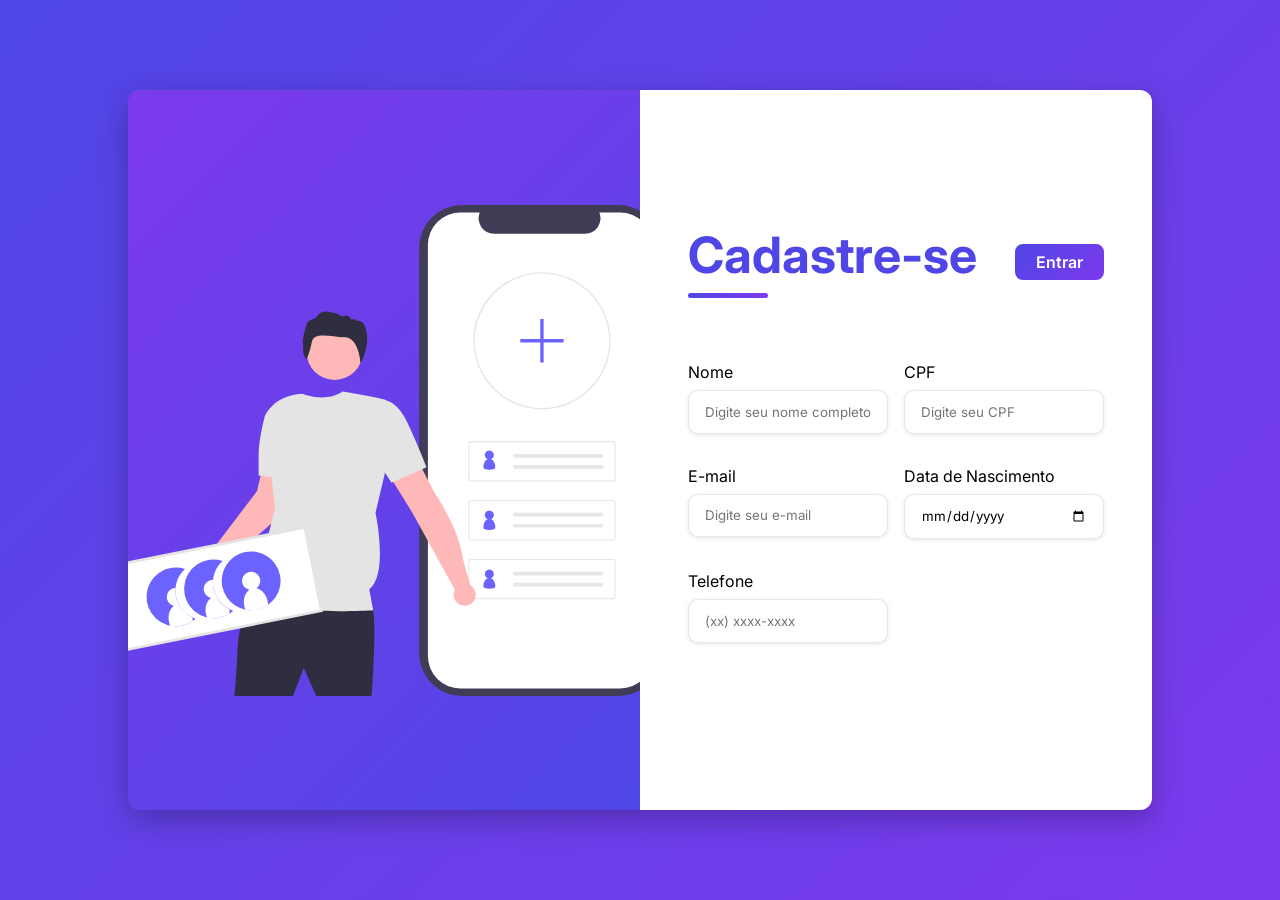
==== WebApplication/FrontEnd/src/pages/DataBasic/index.html @ 97d8e643 "mudando todas cores e arrumando o botão" ====
<!DOCTYPE html>
<html lang="pt-br">

<head>
    <meta charset="UTF-8">
    <meta name="viewport" content="width=device-width, initial-scale=1.0">
    <title>DataBasic</title>

    <link rel="stylesheet" href="assets/style.css">
</head>

<body>

    <div class="container">

        <div class="form-image">
            <img src="assets/img/log.svg" alt="logo">
        </div>

   
        <div class="form">

            <form action="#" method="post">

            
                <div class="form-header">

                    <div class="title">
                        <h1>Cadastre-se</h1>
                    </div>

                    <div class="login-button">
                        <button type="button">Entrar</button>
                    </div>

                </div>

                <div class="input-group">

                    <div class="input-box">
                        <label for="name">Nome</label>
                        <input 
                            id="name"
                            name="name"
                            type="text"
                            placeholder="Digite seu nome completo"
                            required
                        >
                    </div>

                    <div class="input-box">
                        <label for="cpf">CPF</label>
                        <input 
                            id="cpf"
                            name="cpf"
                            type="text"
                            placeholder="Digite seu CPF"
                            required
                        >
                    </div>

                    <div class="input-box">
                        <label for="email">E-mail</label>
                        <input 
                            id="email"
                            name="email"
                            type="email"
                            placeholder="Digite seu e-mail"
                            required
                        >
                    </div>

                    <div class="input-box">
                        <label for="dateOfBirth">Data de Nascimento</label>
                        <input 
                            id="dateOfBirth"
                            name="dateOfBirth"
                            type="date"
                            required
                        >
                    </div>

                    <div class="input-box">
                        <label for="phone">Telefone</label>
                        <input 
                            id="phone"
                            name="phone"
                            type="tel"
                            placeholder="(xx) xxxx-xxxx"
                            required
                        >
                    </div>

                </div>

            </form>

        </div>

    </div>

</body>

</html>
---- WebApplication/FrontEnd/src/pages/DataBasic/assets/style.css ----
@import url('https://fonts.googleapis.com/css2?family=Inter:ital,opsz,wght@0,14..32,100..900;1,14..32,100..900&display=swap');

* {
    padding: 0;
    margin: 0;
    box-sizing: border-box;
    font-family: 'Inter', sans-serif;
}

body {
    width: 100%;
    height: 100vh;
    display: flex;
    justify-content: center;
    align-items: center;
    background: linear-gradient(135deg, #4f46e5, #7c3aed);
}


.container {
    width: 80%;
    height: 80vh;
    display: flex;
    box-shadow: 0 10px 30px rgba(0, 0, 0, .25);
    border-radius: 12px;
    overflow: hidden;
}


.form-image {
    width: 50%;
    display: flex;
    justify-content: center;
    align-items: center;
    background: linear-gradient(135deg, #7c3aed, #4f46e5);
    padding: 1rem;
}

.form-image img {
    width: 35rem;
}


.form {
    width: 800px;
    display: flex;
    justify-content: center;
    align-items: center;
    flex-direction: column;
    background-color: #fff;
    padding: 3rem;
}


.form-header {
    width: 100%;
    margin-bottom: 3rem;
    display: flex;
    justify-content: space-between;
    align-items: center;
    position: relative;
}

.form-header h1 {
    color: #4f46e5;
    font-size: 50px ;
}

.form-header h1::after {
    content: "";
    display: block;
    width: 5rem;
    height: 0.3rem;
    background: linear-gradient(90deg, #4f46e5, #7c3aed);
    margin-top: 0.5rem;
    border-radius: 10px;
}


.login-button {

    display: flex;
    justify-content: flex-end;
}

.login-button button {
    font-size: 1rem;
    font-weight: 600;
    color: #ffffff;

    border: none;
    background: linear-gradient(135deg, #4f46e5, #7c3aed);
    padding: 0.5rem 1.3rem;
    border-radius: 8px;
    cursor: pointer;
    transition: 0.3s;
}

.login-button button:hover {
    transform: scale(1.05);
}

.login-button button a {
    text-decoration: none;
    font-weight: 500;
    color: #fff;
}

.input-group {
    width: 100%;
    display: flex;
    flex-wrap: wrap;
    justify-content: space-between;
    padding: 1rem 0;
    gap: 1rem;
}

.input-box {
    width: 48%;
    display: flex;
    flex-direction: column;
    margin-bottom: 1rem;
}

.input-box input {
    margin-top: 0.5rem;
    padding: 0.8rem 1rem;
    border: 1px solid #e5e7eb;
    border-radius: 10px;
    box-shadow: 0 1px 4px rgba(0, 0, 0, 0.1);
    transition: 0.2s;
}

.input-box input:hover {
    background-color: #f3f4f6;
}

.input-box input:focus {
    outline: 2px solid #7c3aed;
    border-color: transparent;
}
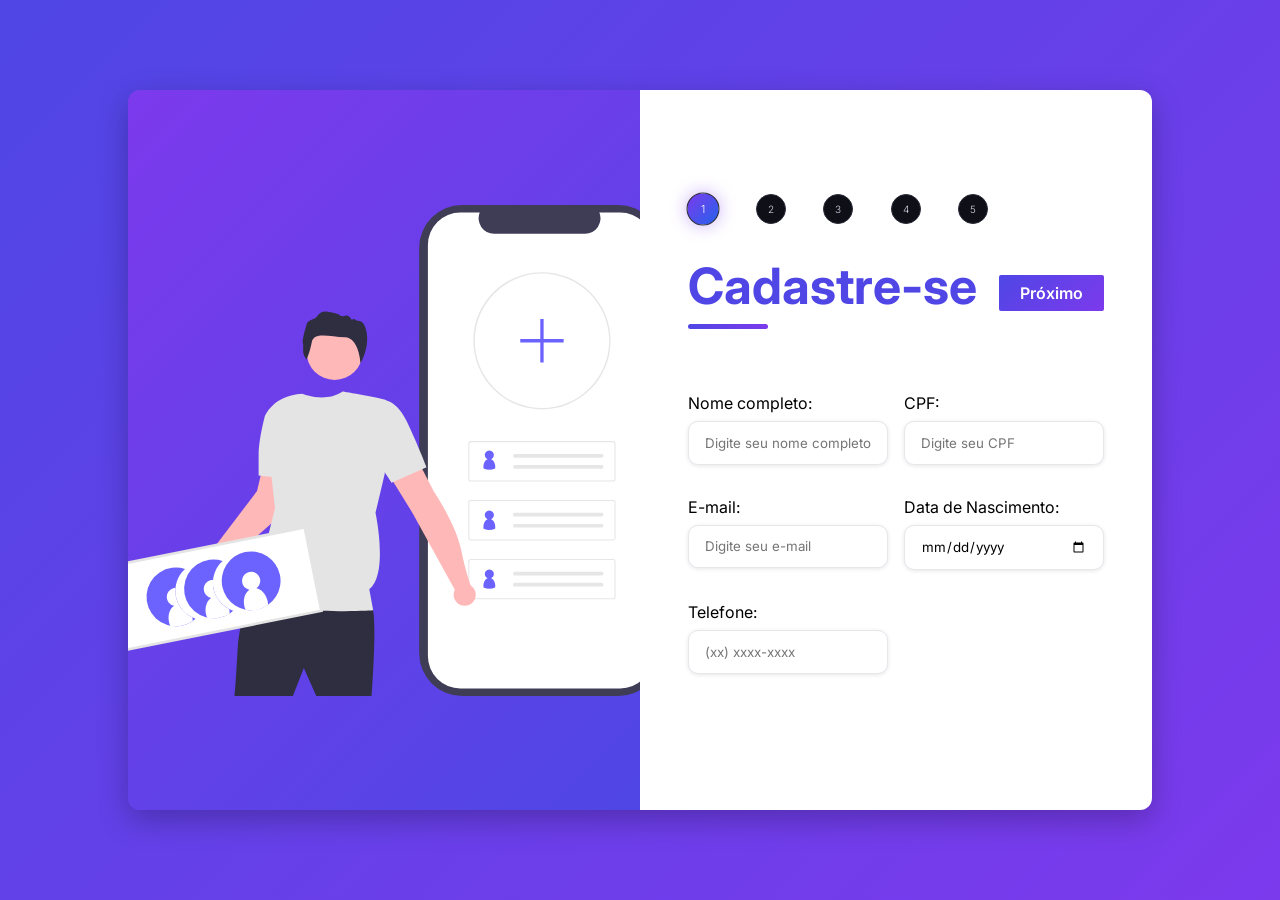
==== commit e9d8affd: "add multi-steps" ====
--- a/WebApplication/FrontEnd/src/pages/DataBasic/index.html
+++ b/WebApplication/FrontEnd/src/pages/DataBasic/index.html
@@ -17,11 +17,17 @@
             <img src="assets/img/log.svg" alt="logo">
         </div>
 
-   
+       
         <div class="form">
 
             <form action="#" method="post">
-
+                 <div class="steps">
+                    <div class="step active">1</div>
+                    <div class="step">2</div>
+                    <div class="step">3</div>
+                    <div class="step">4</div>
+                    <div class="step">5</div>
+                </div>
             
                 <div class="form-header">
 
@@ -30,7 +36,7 @@
                     </div>
 
                     <div class="login-button">
-                        <button type="button">Entrar</button>
+                        <button type="button">Próximo</button>
                     </div>
 
                 </div>
@@ -38,7 +44,7 @@
                 <div class="input-group">
 
                     <div class="input-box">
-                        <label for="name">Nome</label>
+                        <label for="name">Nome completo:</label>
                         <input 
                             id="name"
                             name="name"
@@ -49,7 +55,7 @@
                     </div>
 
                     <div class="input-box">
-                        <label for="cpf">CPF</label>
+                        <label for="cpf">CPF:</label>
                         <input 
                             id="cpf"
                             name="cpf"
@@ -60,7 +66,7 @@
                     </div>
 
                     <div class="input-box">
-                        <label for="email">E-mail</label>
+                        <label for="email">E-mail:</label>
                         <input 
                             id="email"
                             name="email"
@@ -71,7 +77,7 @@
                     </div>
 
                     <div class="input-box">
-                        <label for="dateOfBirth">Data de Nascimento</label>
+                        <label for="dateOfBirth">Data de Nascimento:</label>
                         <input 
                             id="dateOfBirth"
                             name="dateOfBirth"
@@ -81,7 +87,7 @@
                     </div>
 
                     <div class="input-box">
-                        <label for="phone">Telefone</label>
+                        <label for="phone">Telefone:</label>
                         <input 
                             id="phone"
                             name="phone"
--- a/WebApplication/FrontEnd/src/pages/DataBasic/assets/style.css
+++ b/WebApplication/FrontEnd/src/pages/DataBasic/assets/style.css
@@ -25,7 +25,39 @@
     border-radius: 12px;
     overflow: hidden;
 }
+.steps {
+    display: flex;
+    justify-content: space-between;
+    width: 100%;
+    max-width: 300px;
+    margin-bottom: 2rem;
+}
 
+.step {
+    width: 30px;
+    height: 30px;
+    border-radius: 50%;
+    cursor: pointer;
+    
+    display: flex;
+    justify-content: center;
+    align-items: center;
+
+    background: #0f0f17;
+    border: 1px solid #2a2a3a;
+    color: #d2dae8;
+
+    font-weight: 300;
+    font-size: 10px;
+    transition: 0.3s;
+}
+
+.step.active {
+    background: linear-gradient(135deg, #7c3aed, #2563eb);
+    color: #fff;
+    box-shadow: 0 0 15px rgba(124, 58, 237, 0.4);
+    transform: scale(1.1);
+}
 
 .form-image {
     width: 50%;
@@ -74,13 +106,14 @@
     background: linear-gradient(90deg, #4f46e5, #7c3aed);
     margin-top: 0.5rem;
     border-radius: 10px;
+   
 }
 
 
 .login-button {
-
     display: flex;
     justify-content: flex-end;
+   
 }
 
 .login-button button {
@@ -91,7 +124,7 @@
     border: none;
     background: linear-gradient(135deg, #4f46e5, #7c3aed);
     padding: 0.5rem 1.3rem;
-    border-radius: 8px;
+    border-radius: 2px;
     cursor: pointer;
     transition: 0.3s;
 }
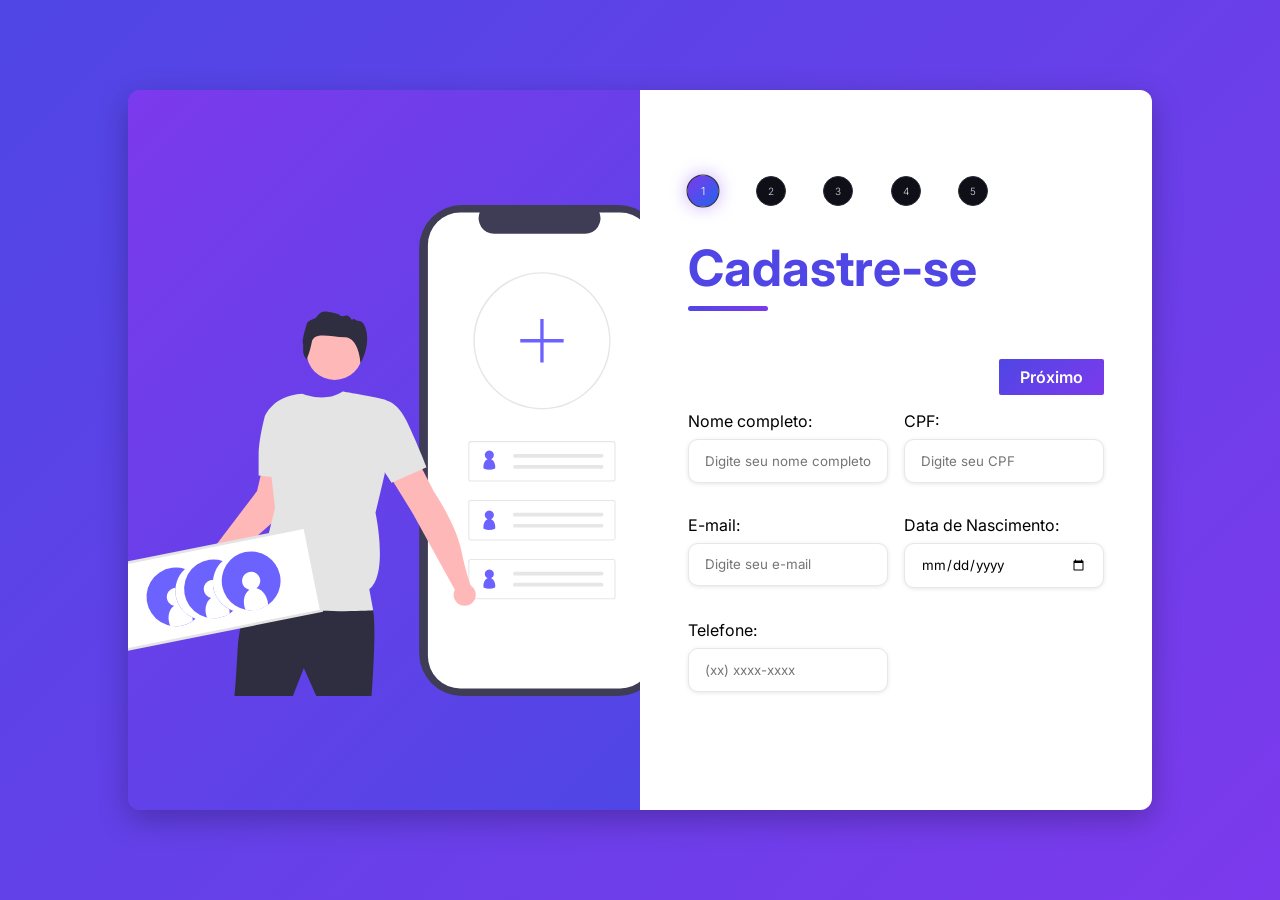
==== commit 053e5b29: "Colocando logo" ====
--- a/WebApplication/FrontEnd/src/pages/DataBasic/index.html
+++ b/WebApplication/FrontEnd/src/pages/DataBasic/index.html
@@ -16,7 +16,6 @@
         <div class="form-image">
             <img src="assets/img/log.svg" alt="logo">
         </div>
-
        
         <div class="form">
 
@@ -35,10 +34,15 @@
                         <h1>Cadastre-se</h1>
                     </div>
 
-                    <div class="login-button">
+                <div class="form-logo">
+                    <img src="assets/img/LogoFundo.png" alt="logo">
+                </div>
+       
+
+                </div>
+
+                 <div class="login-button">
                         <button type="button">Próximo</button>
-                    </div>
-
                 </div>
 
                 <div class="input-group">
--- a/WebApplication/FrontEnd/src/pages/DataBasic/assets/style.css
+++ b/WebApplication/FrontEnd/src/pages/DataBasic/assets/style.css
@@ -25,39 +25,6 @@
     border-radius: 12px;
     overflow: hidden;
 }
-.steps {
-    display: flex;
-    justify-content: space-between;
-    width: 100%;
-    max-width: 300px;
-    margin-bottom: 2rem;
-}
-
-.step {
-    width: 30px;
-    height: 30px;
-    border-radius: 50%;
-    cursor: pointer;
-    
-    display: flex;
-    justify-content: center;
-    align-items: center;
-
-    background: #0f0f17;
-    border: 1px solid #2a2a3a;
-    color: #d2dae8;
-
-    font-weight: 300;
-    font-size: 10px;
-    transition: 0.3s;
-}
-
-.step.active {
-    background: linear-gradient(135deg, #7c3aed, #2563eb);
-    color: #fff;
-    box-shadow: 0 0 15px rgba(124, 58, 237, 0.4);
-    transform: scale(1.1);
-}
 
 .form-image {
     width: 50%;
@@ -74,13 +41,34 @@
 
 
 .form {
-    width: 800px;
+    width: 50%;
     display: flex;
     justify-content: center;
     align-items: center;
     flex-direction: column;
+
+    position: relative;
     background-color: #fff;
     padding: 3rem;
+}
+
+
+.form-logo {
+    width: 100%;
+    display: flex;
+    justify-content: space-between;
+    margin-top: 0px;
+    align-items: start;
+    margin-bottom: 2rem;
+
+    position: absolute;
+    top: 20px;
+    right: -500px;
+}
+
+.form-logo img {
+    display: block;
+    max-width: 200px;
 }
 
 
@@ -89,13 +77,12 @@
     margin-bottom: 3rem;
     display: flex;
     justify-content: space-between;
-    align-items: center;
-    position: relative;
+    align-items: end;
 }
 
 .form-header h1 {
     color: #4f46e5;
-    font-size: 50px ;
+    font-size: 50px;
 }
 
 .form-header h1::after {
@@ -106,38 +93,40 @@
     background: linear-gradient(90deg, #4f46e5, #7c3aed);
     margin-top: 0.5rem;
     border-radius: 10px;
-   
 }
 
 
-.login-button {
+.steps {
     display: flex;
-    justify-content: flex-end;
-   
+    justify-content: space-between;
+    width: 100%;
+    max-width: 300px;
+    margin-bottom: 2rem;
 }
 
-.login-button button {
-    font-size: 1rem;
-    font-weight: 600;
-    color: #ffffff;
-
-    border: none;
-    background: linear-gradient(135deg, #4f46e5, #7c3aed);
-    padding: 0.5rem 1.3rem;
-    border-radius: 2px;
+.step {
+    width: 30px;
+    height: 30px;
+    border-radius: 50%;
     cursor: pointer;
+    display: flex;
+    justify-content: center;
+    align-items: center;
+    background: #0f0f17;
+    border: 1px solid #2a2a3a;
+    color: #d2dae8;
+    font-weight: 300;
+    font-size: 10px;
     transition: 0.3s;
 }
 
-.login-button button:hover {
-    transform: scale(1.05);
+.step.active {
+    background: linear-gradient(135deg, #7c3aed, #2563eb);
+    color: #fff;
+    box-shadow: 0 0 15px rgba(124, 58, 237, 0.4);
+    transform: scale(1.1);
 }
 
-.login-button button a {
-    text-decoration: none;
-    font-weight: 500;
-    color: #fff;
-}
 
 .input-group {
     width: 100%;
@@ -171,4 +160,33 @@
 .input-box input:focus {
     outline: 2px solid #7c3aed;
     border-color: transparent;
+}
+
+.login-button {
+    width: 100%;
+    display: flex;
+    justify-content: flex-end;
+    margin-top: 2rem;
+}
+
+.login-button button {
+    font-size: 1rem;
+    font-weight: 600;
+    color: #ffffff;
+    border: none;
+    background: linear-gradient(135deg, #4f46e5, #7c3aed);
+    padding: 0.5rem 1.3rem;
+    border-radius: 2px;
+    cursor: pointer;
+    transition: 0.3s;
+}
+
+.login-button button:hover {
+    transform: scale(1.05);
+}
+
+.login-button button a {
+    text-decoration: none;
+    font-weight: 500;
+    color: #fff;
 }
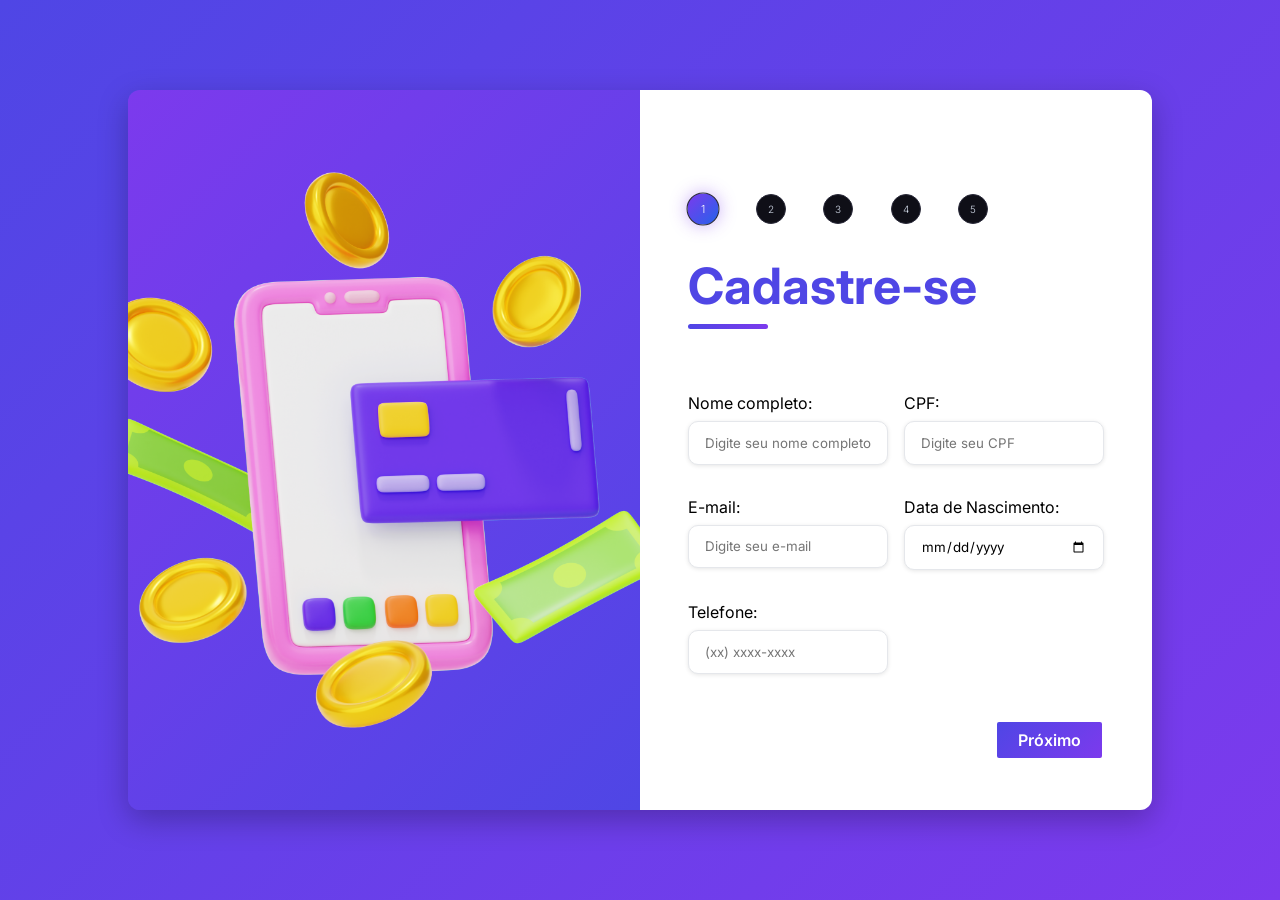
==== commit 327a6ad2: "add imagem" ====
--- a/WebApplication/FrontEnd/src/pages/DataBasic/index.html
+++ b/WebApplication/FrontEnd/src/pages/DataBasic/index.html
@@ -14,7 +14,7 @@
     <div class="container">
 
         <div class="form-image">
-            <img src="assets/img/log.svg" alt="logo">
+            <img src="assets/img/LogoFu.png" alt="logo">
         </div>
        
         <div class="form">
--- a/WebApplication/FrontEnd/src/pages/DataBasic/assets/style.css
+++ b/WebApplication/FrontEnd/src/pages/DataBasic/assets/style.css
@@ -167,6 +167,10 @@
     display: flex;
     justify-content: flex-end;
     margin-top: 2rem;
+
+    position: absolute;
+    top: 600px;
+    right: 50px;
 }
 
 .login-button button {
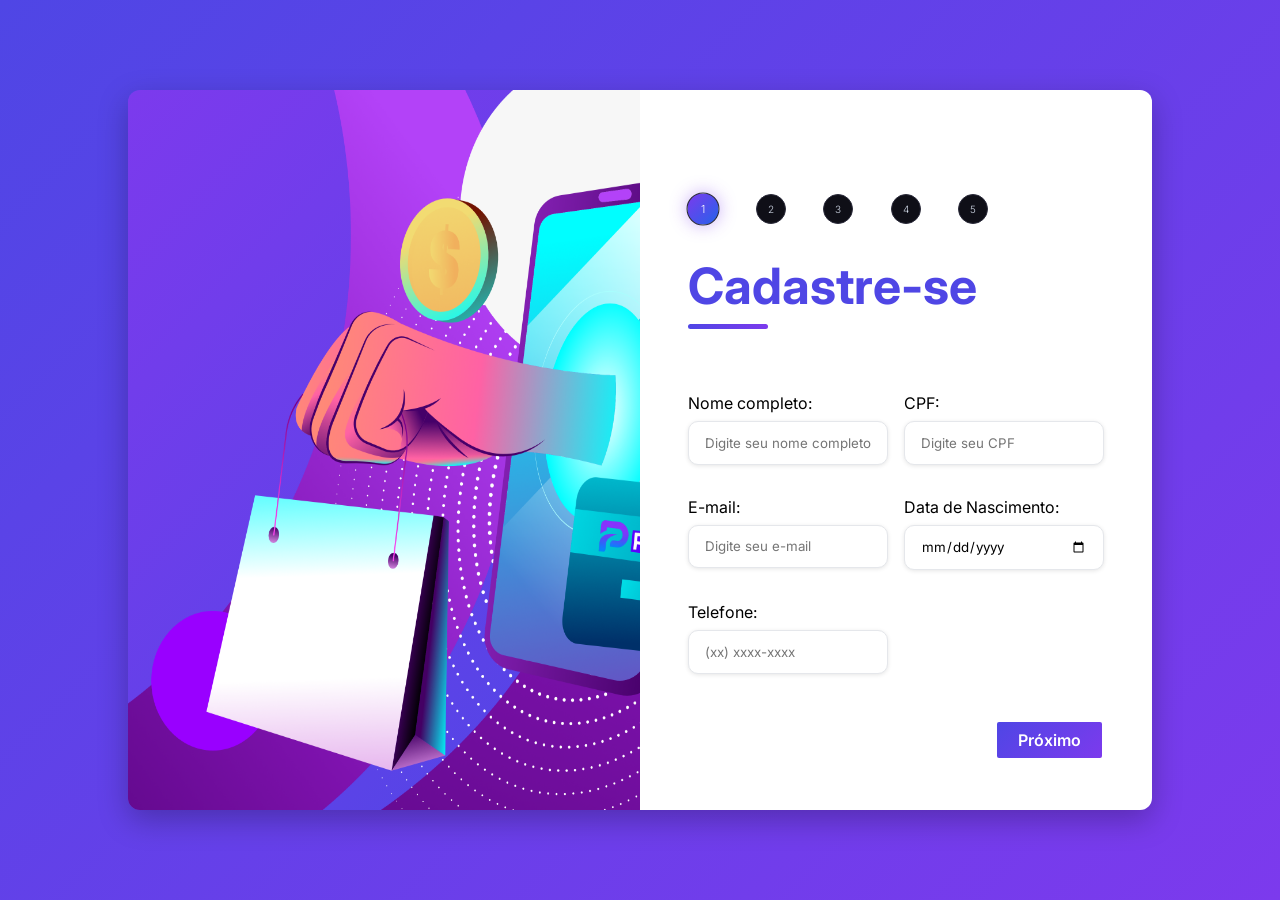
==== commit 6e3fbc77: "add validacao de input" ====
--- a/WebApplication/FrontEnd/src/pages/DataBasic/index.html
+++ b/WebApplication/FrontEnd/src/pages/DataBasic/index.html
@@ -19,7 +19,7 @@
        
         <div class="form">
 
-            <form action="#" method="post">
+            <form action="../DataFinancial/financeiro.html">
                  <div class="steps">
                     <div class="step active">1</div>
                     <div class="step">2</div>
@@ -42,7 +42,7 @@
                 </div>
 
                  <div class="login-button">
-                        <button type="button">Próximo</button>
+                    <button type="submit"> Próximo</button>      
                 </div>
 
                 <div class="input-group">
@@ -54,8 +54,8 @@
                             name="name"
                             type="text"
                             placeholder="Digite seu nome completo"
-                            required
-                        >
+                            required>
+
                     </div>
 
                     <div class="input-box">
--- a/WebApplication/FrontEnd/src/pages/DataBasic/assets/style.css
+++ b/WebApplication/FrontEnd/src/pages/DataBasic/assets/style.css
@@ -36,7 +36,9 @@
 }
 
 .form-image img {
-    width: 35rem;
+    width:90rem;
+    height: 68rem;
+    margin-left: -120px;
 }
 
 
@@ -193,4 +195,97 @@
     text-decoration: none;
     font-weight: 500;
     color: #fff;
+}
+
+
+
+
+@media screen and (max-width: 1024px) {
+
+    .container {
+        width: 95%;
+        height: auto;
+    }
+
+    .form-image img {
+        width: 100%;
+        height: auto;
+        margin-left: 0;
+    }
+
+    .form-header h1 {
+        font-size: 2rem;
+    }
+
+    .form-logo {
+        right: 20px;
+    }
+}
+
+
+@media screen and (max-width: 768px) {
+
+    body {
+        height: auto;
+        padding: 1rem;
+    }
+
+    .container {
+        flex-direction: column;
+        width: 100%;
+        height: auto;
+    }
+
+    .form-image {
+        display: none;
+    }
+
+    .form {
+        width: 100%;
+        padding: 2rem 1.5rem;
+    }
+
+    .form-logo {
+        position: static;
+        justify-content: center;
+        margin-bottom: 1.5rem;
+    }
+
+    .form-logo img {
+        max-width: 150px;
+    }
+
+    .form-header {
+        margin-bottom: 2rem;
+    }
+
+    .form-header h1 {
+        font-size: 2rem;
+        text-align: center;
+    }
+
+    .input-group {
+        flex-direction: column;
+        gap: 0;
+    }
+
+    .input-box {
+        width: 100%;
+    }
+
+    .steps {
+        max-width: 100%;
+    }
+
+    .login-button {
+        position: static;
+        width: 100%;
+        margin-top: 2rem;
+        justify-content: center;
+    }
+
+    .login-button button {
+        width: 100%;
+        max-width: 300px;
+    }
 }
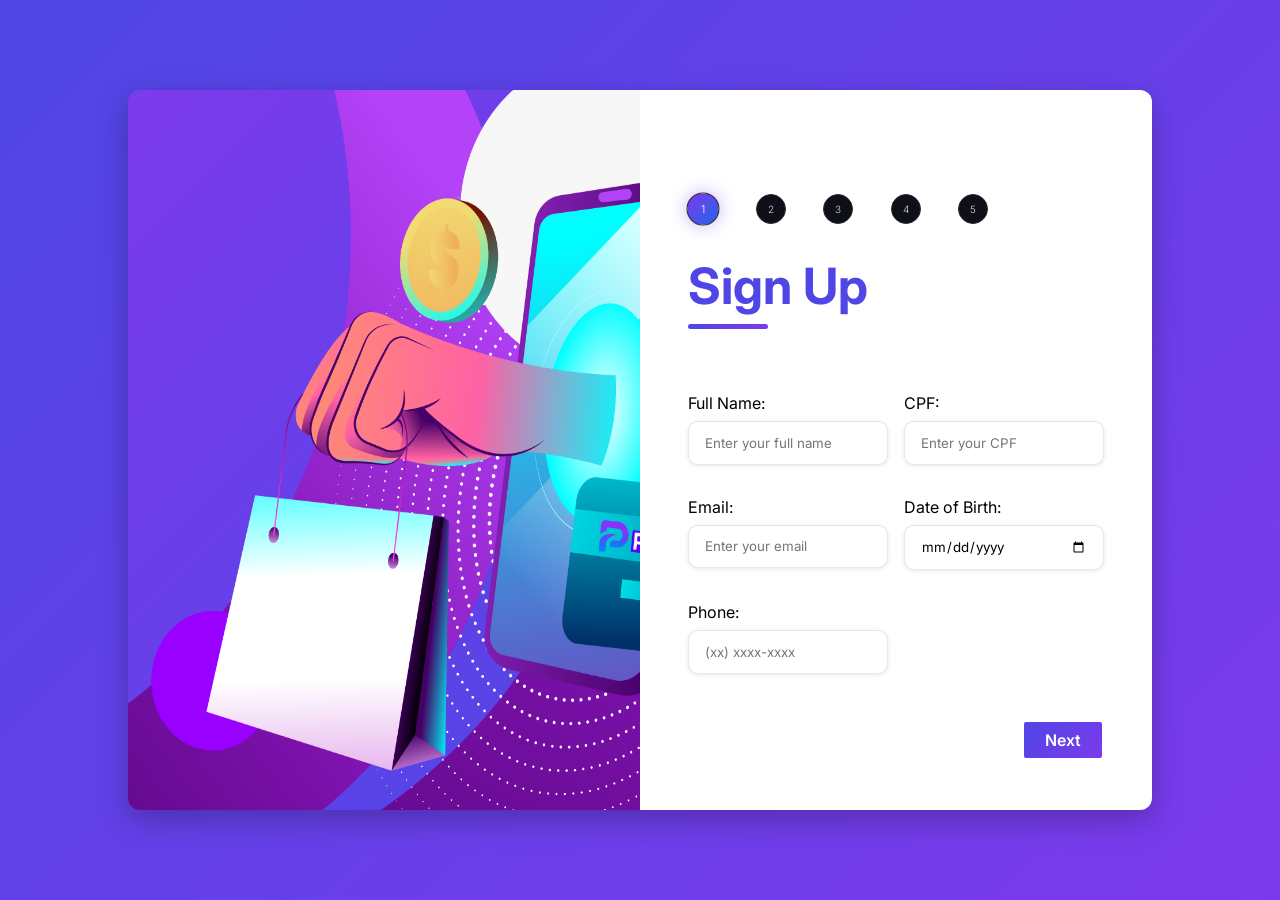
==== commit 1f2afd2c: "Muitos problemas, com a req do front, https e cors, mas depois de 3 horas tudo resolvido, esse commi" ====
--- a/WebApplication/FrontEnd/src/pages/DataBasic/index.html
+++ b/WebApplication/FrontEnd/src/pages/DataBasic/index.html
@@ -1,114 +1,91 @@
-<!DOCTYPE html>
-<html lang="pt-br">
-
-<head>
-    <meta charset="UTF-8">
-    <meta name="viewport" content="width=device-width, initial-scale=1.0">
-    <title>DataBasic</title>
-
-    <link rel="stylesheet" href="assets/style.css">
-</head>
-
-<body>
-
-    <div class="container">
-
-        <div class="form-image">
-            <img src="assets/img/LogoFu.png" alt="logo">
-        </div>
-       
-        <div class="form">
-
-            <form action="../DataFinancial/financeiro.html">
-                 <div class="steps">
-                    <div class="step active">1</div>
-                    <div class="step">2</div>
-                    <div class="step">3</div>
-                    <div class="step">4</div>
-                    <div class="step">5</div>
-                </div>
-            
-                <div class="form-header">
-
-                    <div class="title">
-                        <h1>Cadastre-se</h1>
-                    </div>
-
-                <div class="form-logo">
-                    <img src="assets/img/LogoFundo.png" alt="logo">
-                </div>
-       
-
-                </div>
-
-                 <div class="login-button">
-                    <button type="submit"> Próximo</button>      
-                </div>
-
-                <div class="input-group">
-
-                    <div class="input-box">
-                        <label for="name">Nome completo:</label>
-                        <input 
-                            id="name"
-                            name="name"
-                            type="text"
-                            placeholder="Digite seu nome completo"
-                            required>
-
-                    </div>
-
-                    <div class="input-box">
-                        <label for="cpf">CPF:</label>
-                        <input 
-                            id="cpf"
-                            name="cpf"
-                            type="text"
-                            placeholder="Digite seu CPF"
-                            required
-                        >
-                    </div>
-
-                    <div class="input-box">
-                        <label for="email">E-mail:</label>
-                        <input 
-                            id="email"
-                            name="email"
-                            type="email"
-                            placeholder="Digite seu e-mail"
-                            required
-                        >
-                    </div>
-
-                    <div class="input-box">
-                        <label for="dateOfBirth">Data de Nascimento:</label>
-                        <input 
-                            id="dateOfBirth"
-                            name="dateOfBirth"
-                            type="date"
-                            required
-                        >
-                    </div>
-
-                    <div class="input-box">
-                        <label for="phone">Telefone:</label>
-                        <input 
-                            id="phone"
-                            name="phone"
-                            type="tel"
-                            placeholder="(xx) xxxx-xxxx"
-                            required
-                        >
-                    </div>
-
-                </div>
-
-            </form>
-
-        </div>
-
-    </div>
-
-</body>
-
+<!DOCTYPE html>
+<html lang="pt-br">
+
+<head>
+    <meta charset="UTF-8">
+    <meta name="viewport" content="width=device-width, initial-scale=1.0">
+    <title>DataBasic</title>
+
+    <link rel="stylesheet" href="assets/style.css">
+</head>
+
+<body>
+
+    <div class="container">
+
+        <div class="form-image">
+            <img src="assets/img/LogoFu.png" alt="logo">
+        </div>
+
+        <div class="form">
+
+            <form id="step1">
+
+                <div class="steps">
+                    <div class="step active">1</div>
+                    <div class="step">2</div>
+                    <div class="step">3</div>
+                    <div class="step">4</div>
+                    <div class="step">5</div>
+                </div>
+
+                <div class="form-header">
+
+                    <div class="title">
+                        <h1>Sign Up</h1>
+                    </div>
+
+                    <div class="form-logo">
+                        <img src="assets/img/LogoFundo.png" alt="logo">
+                    </div>
+
+                </div>
+
+                <div class="input-group">
+
+                    <div class="input-box">
+                        <label for="name">Full Name:</label>
+                        <input id="name" name="name" type="text"
+                            placeholder="Enter your full name" required>
+                    </div>
+
+                    <div class="input-box">
+                        <label for="cpf">CPF:</label>
+                        <input id="cpf" name="cpf" type="text"
+                            placeholder="Enter your CPF" required>
+                    </div>
+
+                    <div class="input-box">
+                        <label for="email">Email:</label>
+                        <input id="email" name="email" type="email"
+                            placeholder="Enter your email" required>
+                    </div>
+
+                    <div class="input-box">
+                        <label for="dateOfBirth">Date of Birth:</label>
+                        <input id="dateOfBirth" name="dateOfBirth" type="date" required>
+                    </div>
+
+                    <div class="input-box">
+                        <label for="phone">Phone:</label>
+                        <input id="phone" name="phone" type="tel"
+                            placeholder="(xx) xxxx-xxxx" required>
+                    </div>
+
+                </div>
+
+                <div class="login-button">
+                    <button id="btnCadastrar" type="button">Next</button>
+                </div>
+
+            </form>
+
+        </div>
+
+    </div>
+
+    <script src="dataBasic.js"></script>
+
+</body>
+
 </html>
--- a/WebApplication/FrontEnd/src/pages/DataBasic/assets/style.css
+++ b/WebApplication/FrontEnd/src/pages/DataBasic/assets/style.css
@@ -1,291 +1,291 @@
-@import url('https://fonts.googleapis.com/css2?family=Inter:ital,opsz,wght@0,14..32,100..900;1,14..32,100..900&display=swap');
-
-* {
-    padding: 0;
-    margin: 0;
-    box-sizing: border-box;
-    font-family: 'Inter', sans-serif;
-}
-
-body {
-    width: 100%;
-    height: 100vh;
-    display: flex;
-    justify-content: center;
-    align-items: center;
-    background: linear-gradient(135deg, #4f46e5, #7c3aed);
-}
-
-
-.container {
-    width: 80%;
-    height: 80vh;
-    display: flex;
-    box-shadow: 0 10px 30px rgba(0, 0, 0, .25);
-    border-radius: 12px;
-    overflow: hidden;
-}
-
-.form-image {
-    width: 50%;
-    display: flex;
-    justify-content: center;
-    align-items: center;
-    background: linear-gradient(135deg, #7c3aed, #4f46e5);
-    padding: 1rem;
-}
-
-.form-image img {
-    width:90rem;
-    height: 68rem;
-    margin-left: -120px;
-}
-
-
-.form {
-    width: 50%;
-    display: flex;
-    justify-content: center;
-    align-items: center;
-    flex-direction: column;
-
-    position: relative;
-    background-color: #fff;
-    padding: 3rem;
-}
-
-
-.form-logo {
-    width: 100%;
-    display: flex;
-    justify-content: space-between;
-    margin-top: 0px;
-    align-items: start;
-    margin-bottom: 2rem;
-
-    position: absolute;
-    top: 20px;
-    right: -500px;
-}
-
-.form-logo img {
-    display: block;
-    max-width: 200px;
-}
-
-
-.form-header {
-    width: 100%;
-    margin-bottom: 3rem;
-    display: flex;
-    justify-content: space-between;
-    align-items: end;
-}
-
-.form-header h1 {
-    color: #4f46e5;
-    font-size: 50px;
-}
-
-.form-header h1::after {
-    content: "";
-    display: block;
-    width: 5rem;
-    height: 0.3rem;
-    background: linear-gradient(90deg, #4f46e5, #7c3aed);
-    margin-top: 0.5rem;
-    border-radius: 10px;
-}
-
-
-.steps {
-    display: flex;
-    justify-content: space-between;
-    width: 100%;
-    max-width: 300px;
-    margin-bottom: 2rem;
-}
-
-.step {
-    width: 30px;
-    height: 30px;
-    border-radius: 50%;
-    cursor: pointer;
-    display: flex;
-    justify-content: center;
-    align-items: center;
-    background: #0f0f17;
-    border: 1px solid #2a2a3a;
-    color: #d2dae8;
-    font-weight: 300;
-    font-size: 10px;
-    transition: 0.3s;
-}
-
-.step.active {
-    background: linear-gradient(135deg, #7c3aed, #2563eb);
-    color: #fff;
-    box-shadow: 0 0 15px rgba(124, 58, 237, 0.4);
-    transform: scale(1.1);
-}
-
-
-.input-group {
-    width: 100%;
-    display: flex;
-    flex-wrap: wrap;
-    justify-content: space-between;
-    padding: 1rem 0;
-    gap: 1rem;
-}
-
-.input-box {
-    width: 48%;
-    display: flex;
-    flex-direction: column;
-    margin-bottom: 1rem;
-}
-
-.input-box input {
-    margin-top: 0.5rem;
-    padding: 0.8rem 1rem;
-    border: 1px solid #e5e7eb;
-    border-radius: 10px;
-    box-shadow: 0 1px 4px rgba(0, 0, 0, 0.1);
-    transition: 0.2s;
-}
-
-.input-box input:hover {
-    background-color: #f3f4f6;
-}
-
-.input-box input:focus {
-    outline: 2px solid #7c3aed;
-    border-color: transparent;
-}
-
-.login-button {
-    width: 100%;
-    display: flex;
-    justify-content: flex-end;
-    margin-top: 2rem;
-
-    position: absolute;
-    top: 600px;
-    right: 50px;
-}
-
-.login-button button {
-    font-size: 1rem;
-    font-weight: 600;
-    color: #ffffff;
-    border: none;
-    background: linear-gradient(135deg, #4f46e5, #7c3aed);
-    padding: 0.5rem 1.3rem;
-    border-radius: 2px;
-    cursor: pointer;
-    transition: 0.3s;
-}
-
-.login-button button:hover {
-    transform: scale(1.05);
-}
-
-.login-button button a {
-    text-decoration: none;
-    font-weight: 500;
-    color: #fff;
-}
-
-
-
-
-@media screen and (max-width: 1024px) {
-
-    .container {
-        width: 95%;
-        height: auto;
-    }
-
-    .form-image img {
-        width: 100%;
-        height: auto;
-        margin-left: 0;
-    }
-
-    .form-header h1 {
-        font-size: 2rem;
-    }
-
-    .form-logo {
-        right: 20px;
-    }
-}
-
-
-@media screen and (max-width: 768px) {
-
-    body {
-        height: auto;
-        padding: 1rem;
-    }
-
-    .container {
-        flex-direction: column;
-        width: 100%;
-        height: auto;
-    }
-
-    .form-image {
-        display: none;
-    }
-
-    .form {
-        width: 100%;
-        padding: 2rem 1.5rem;
-    }
-
-    .form-logo {
-        position: static;
-        justify-content: center;
-        margin-bottom: 1.5rem;
-    }
-
-    .form-logo img {
-        max-width: 150px;
-    }
-
-    .form-header {
-        margin-bottom: 2rem;
-    }
-
-    .form-header h1 {
-        font-size: 2rem;
-        text-align: center;
-    }
-
-    .input-group {
-        flex-direction: column;
-        gap: 0;
-    }
-
-    .input-box {
-        width: 100%;
-    }
-
-    .steps {
-        max-width: 100%;
-    }
-
-    .login-button {
-        position: static;
-        width: 100%;
-        margin-top: 2rem;
-        justify-content: center;
-    }
-
-    .login-button button {
-        width: 100%;
-        max-width: 300px;
-    }
+@import url('https://fonts.googleapis.com/css2?family=Inter:ital,opsz,wght@0,14..32,100..900;1,14..32,100..900&display=swap');
+
+* {
+    padding: 0;
+    margin: 0;
+    box-sizing: border-box;
+    font-family: 'Inter', sans-serif;
+}
+
+body {
+    width: 100%;
+    height: 100vh;
+    display: flex;
+    justify-content: center;
+    align-items: center;
+    background: linear-gradient(135deg, #4f46e5, #7c3aed);
+}
+
+
+.container {
+    width: 80%;
+    height: 80vh;
+    display: flex;
+    box-shadow: 0 10px 30px rgba(0, 0, 0, .25);
+    border-radius: 12px;
+    overflow: hidden;
+}
+
+.form-image {
+    width: 50%;
+    display: flex;
+    justify-content: center;
+    align-items: center;
+    background: linear-gradient(135deg, #7c3aed, #4f46e5);
+    padding: 1rem;
+}
+
+.form-image img {
+    width:90rem;
+    height: 68rem;
+    margin-left: -120px;
+}
+
+
+.form {
+    width: 50%;
+    display: flex;
+    justify-content: center;
+    align-items: center;
+    flex-direction: column;
+
+    position: relative;
+    background-color: #fff;
+    padding: 3rem;
+}
+
+
+.form-logo {
+    width: 100%;
+    display: flex;
+    justify-content: space-between;
+    margin-top: 0px;
+    align-items: start;
+    margin-bottom: 2rem;
+
+    position: absolute;
+    top: 20px;
+    right: -500px;
+}
+
+.form-logo img {
+    display: block;
+    max-width: 200px;
+}
+
+
+.form-header {
+    width: 100%;
+    margin-bottom: 3rem;
+    display: flex;
+    justify-content: space-between;
+    align-items: end;
+}
+
+.form-header h1 {
+    color: #4f46e5;
+    font-size: 50px;
+}
+
+.form-header h1::after {
+    content: "";
+    display: block;
+    width: 5rem;
+    height: 0.3rem;
+    background: linear-gradient(90deg, #4f46e5, #7c3aed);
+    margin-top: 0.5rem;
+    border-radius: 10px;
+}
+
+
+.steps {
+    display: flex;
+    justify-content: space-between;
+    width: 100%;
+    max-width: 300px;
+    margin-bottom: 2rem;
+}
+
+.step {
+    width: 30px;
+    height: 30px;
+    border-radius: 50%;
+    cursor: pointer;
+    display: flex;
+    justify-content: center;
+    align-items: center;
+    background: #0f0f17;
+    border: 1px solid #2a2a3a;
+    color: #d2dae8;
+    font-weight: 300;
+    font-size: 10px;
+    transition: 0.3s;
+}
+
+.step.active {
+    background: linear-gradient(135deg, #7c3aed, #2563eb);
+    color: #fff;
+    box-shadow: 0 0 15px rgba(124, 58, 237, 0.4);
+    transform: scale(1.1);
+}
+
+
+.input-group {
+    width: 100%;
+    display: flex;
+    flex-wrap: wrap;
+    justify-content: space-between;
+    padding: 1rem 0;
+    gap: 1rem;
+}
+
+.input-box {
+    width: 48%;
+    display: flex;
+    flex-direction: column;
+    margin-bottom: 1rem;
+}
+
+.input-box input {
+    margin-top: 0.5rem;
+    padding: 0.8rem 1rem;
+    border: 1px solid #e5e7eb;
+    border-radius: 10px;
+    box-shadow: 0 1px 4px rgba(0, 0, 0, 0.1);
+    transition: 0.2s;
+}
+
+.input-box input:hover {
+    background-color: #f3f4f6;
+}
+
+.input-box input:focus {
+    outline: 2px solid #7c3aed;
+    border-color: transparent;
+}
+
+.login-button {
+    width: 100%;
+    display: flex;
+    justify-content: flex-end;
+    margin-top: 2rem;
+
+    position: absolute;
+    top: 600px;
+    right: 50px;
+}
+
+.login-button button {
+    font-size: 1rem;
+    font-weight: 600;
+    color: #ffffff;
+    border: none;
+    background: linear-gradient(135deg, #4f46e5, #7c3aed);
+    padding: 0.5rem 1.3rem;
+    border-radius: 2px;
+    cursor: pointer;
+    transition: 0.3s;
+}
+
+.login-button button:hover {
+    transform: scale(1.05);
+}
+
+.login-button button a {
+    text-decoration: none;
+    font-weight: 500;
+    color: #fff;
+}
+
+
+
+
+@media screen and (max-width: 1024px) {
+
+    .container {
+        width: 95%;
+        height: auto;
+    }
+
+    .form-image img {
+        width: 100%;
+        height: auto;
+        margin-left: 0;
+    }
+
+    .form-header h1 {
+        font-size: 2rem;
+    }
+
+    .form-logo {
+        right: 20px;
+    }
+}
+
+
+@media screen and (max-width: 768px) {
+
+    body {
+        height: auto;
+        padding: 1rem;
+    }
+
+    .container {
+        flex-direction: column;
+        width: 100%;
+        height: auto;
+    }
+
+    .form-image {
+        display: none;
+    }
+
+    .form {
+        width: 100%;
+        padding: 2rem 1.5rem;
+    }
+
+    .form-logo {
+        position: static;
+        justify-content: center;
+        margin-bottom: 1.5rem;
+    }
+
+    .form-logo img {
+        max-width: 150px;
+    }
+
+    .form-header {
+        margin-bottom: 2rem;
+    }
+
+    .form-header h1 {
+        font-size: 2rem;
+        text-align: center;
+    }
+
+    .input-group {
+        flex-direction: column;
+        gap: 0;
+    }
+
+    .input-box {
+        width: 100%;
+    }
+
+    .steps {
+        max-width: 100%;
+    }
+
+    .login-button {
+        position: static;
+        width: 100%;
+        margin-top: 2rem;
+        justify-content: center;
+    }
+
+    .login-button button {
+        width: 100%;
+        max-width: 300px;
+    }
 }
